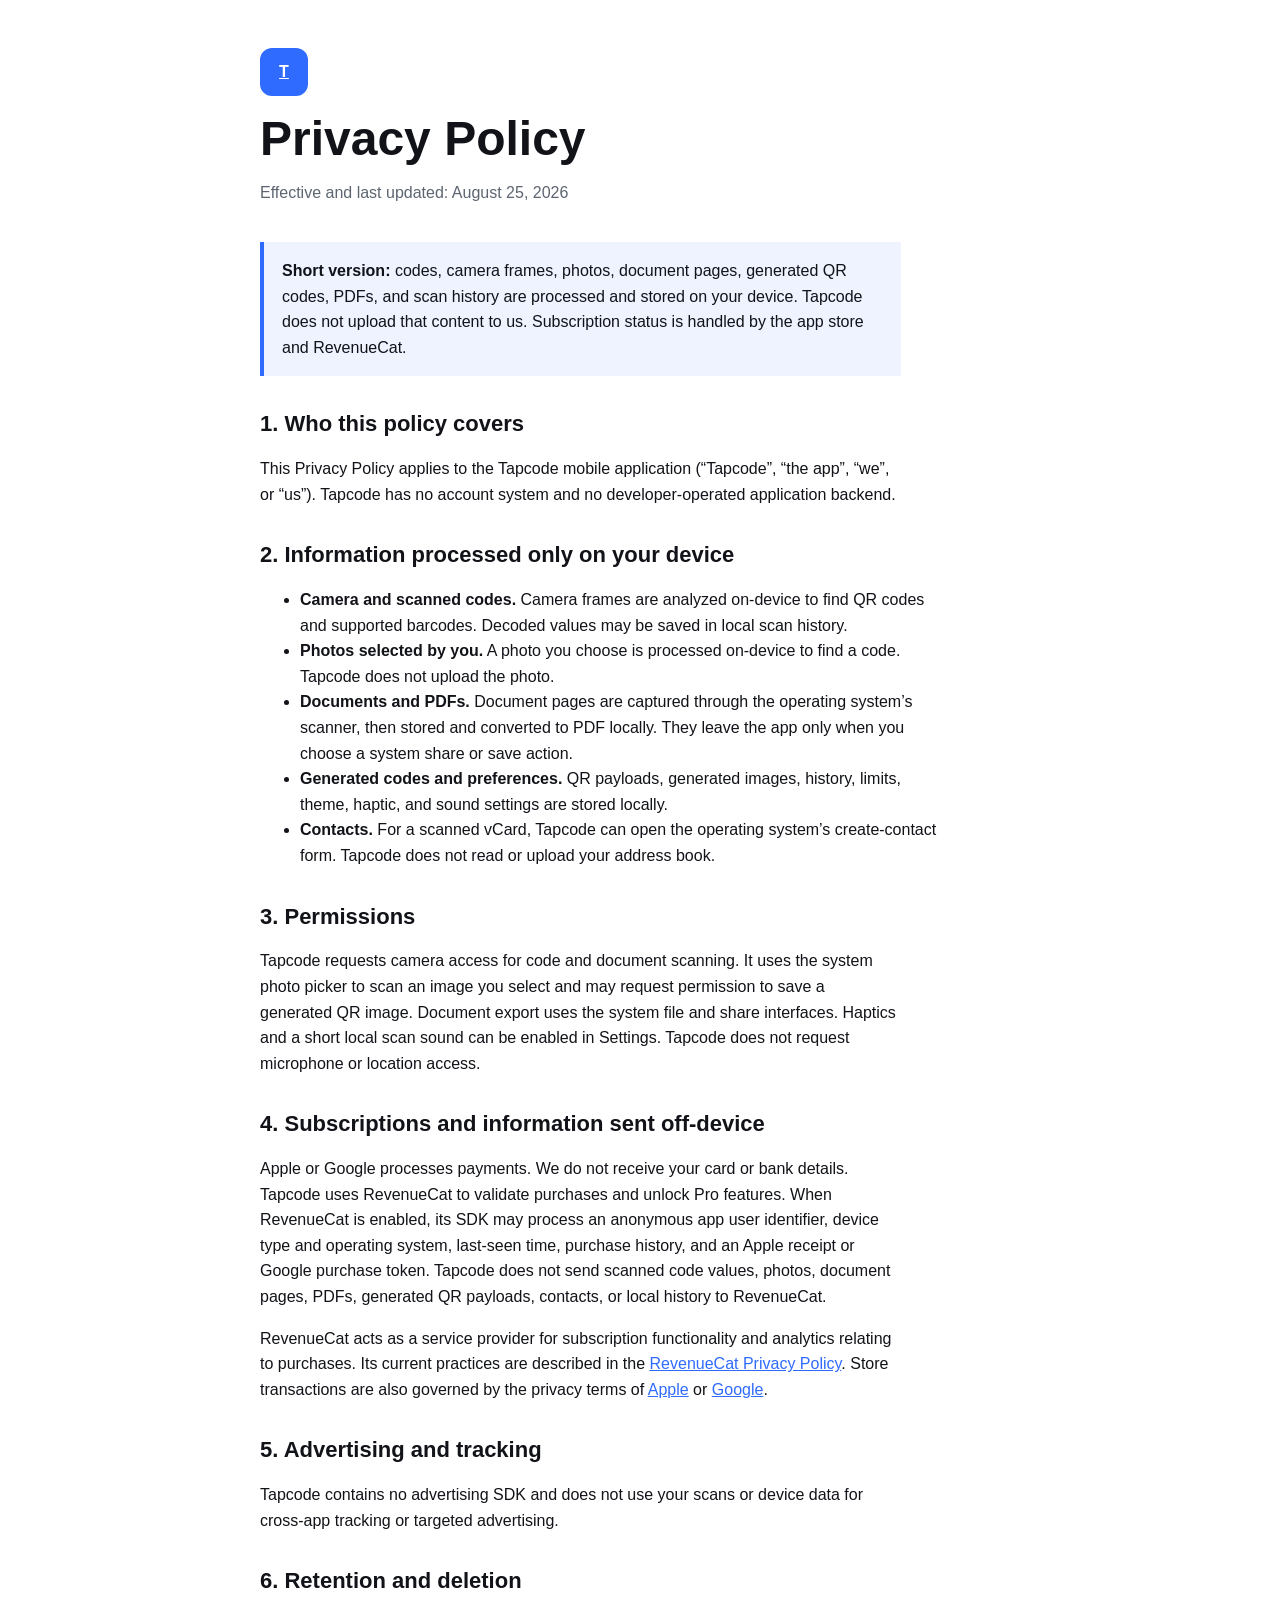
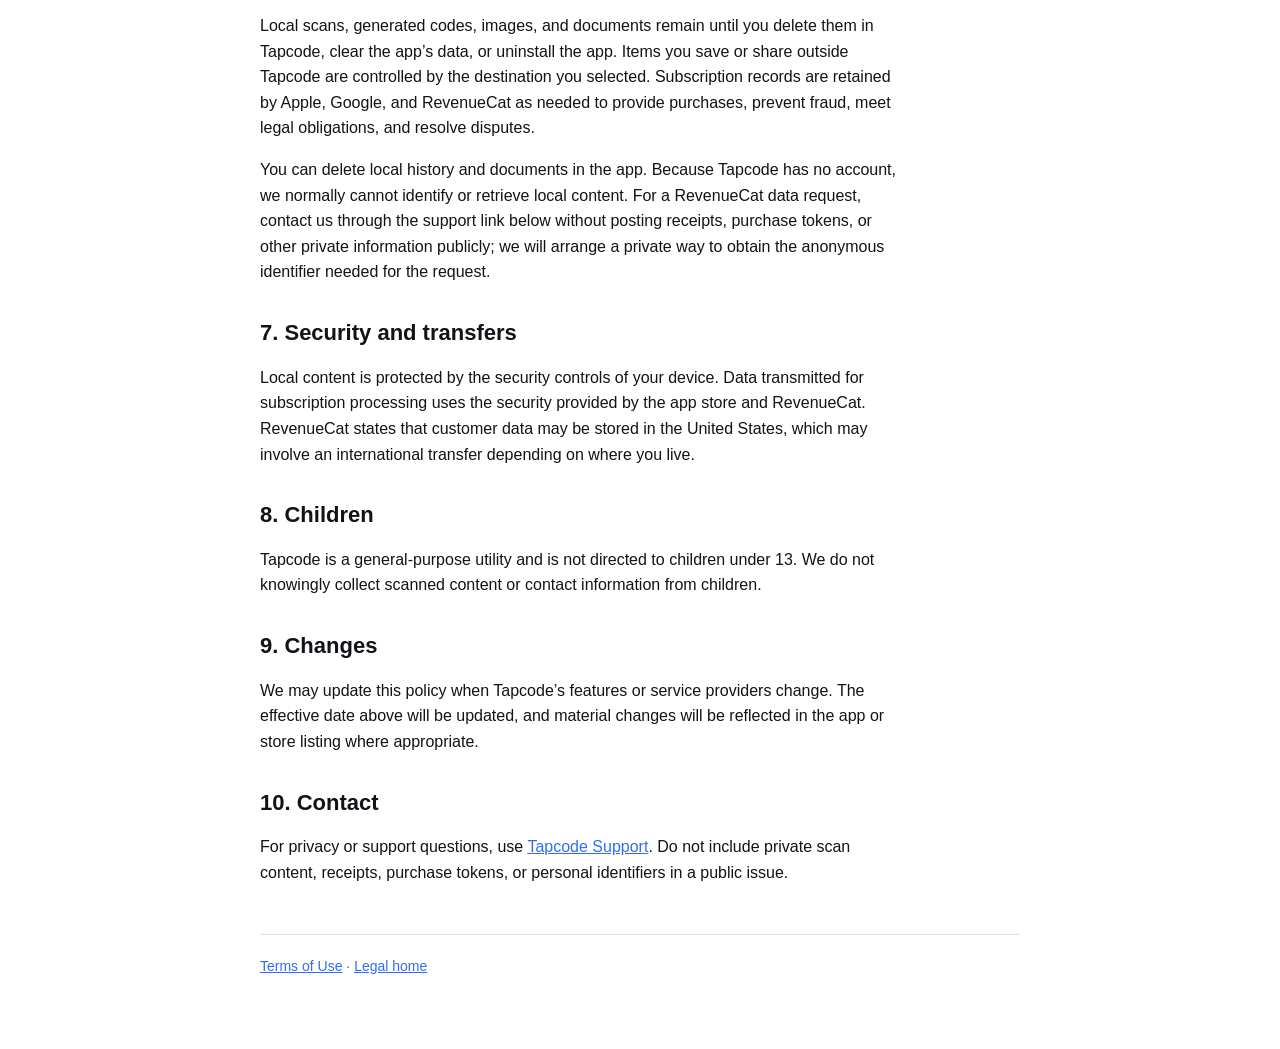
==== privacy/index.html @ fc9388de "feat: close review findings and add legal pages" ====
<!doctype html>
<html lang="en">
<head>
  <meta charset="utf-8">
  <meta name="viewport" content="width=device-width, initial-scale=1">
  <title>Tapcode Privacy Policy</title>
  <meta name="description" content="Privacy Policy for the Tapcode mobile app.">
  <link rel="stylesheet" href="../legal.css">
</head>
<body><main>
  <header><a href="../" class="mark" aria-label="Tapcode legal home">T</a><h1>Privacy Policy</h1><p class="meta">Effective and last updated: August 25, 2026</p></header>

  <p class="note"><strong>Short version:</strong> codes, camera frames, photos, document pages, generated QR codes, PDFs, and scan history are processed and stored on your device. Tapcode does not upload that content to us. Subscription status is handled by the app store and RevenueCat.</p>

  <h2>1. Who this policy covers</h2>
  <p>This Privacy Policy applies to the Tapcode mobile application (“Tapcode”, “the app”, “we”, or “us”). Tapcode has no account system and no developer-operated application backend.</p>

  <h2>2. Information processed only on your device</h2>
  <ul>
    <li><strong>Camera and scanned codes.</strong> Camera frames are analyzed on-device to find QR codes and supported barcodes. Decoded values may be saved in local scan history.</li>
    <li><strong>Photos selected by you.</strong> A photo you choose is processed on-device to find a code. Tapcode does not upload the photo.</li>
    <li><strong>Documents and PDFs.</strong> Document pages are captured through the operating system’s scanner, then stored and converted to PDF locally. They leave the app only when you choose a system share or save action.</li>
    <li><strong>Generated codes and preferences.</strong> QR payloads, generated images, history, limits, theme, haptic, and sound settings are stored locally.</li>
    <li><strong>Contacts.</strong> For a scanned vCard, Tapcode can open the operating system’s create-contact form. Tapcode does not read or upload your address book.</li>
  </ul>

  <h2>3. Permissions</h2>
  <p>Tapcode requests camera access for code and document scanning. It uses the system photo picker to scan an image you select and may request permission to save a generated QR image. Document export uses the system file and share interfaces. Haptics and a short local scan sound can be enabled in Settings. Tapcode does not request microphone or location access.</p>

  <h2>4. Subscriptions and information sent off-device</h2>
  <p>Apple or Google processes payments. We do not receive your card or bank details. Tapcode uses RevenueCat to validate purchases and unlock Pro features. When RevenueCat is enabled, its SDK may process an anonymous app user identifier, device type and operating system, last-seen time, purchase history, and an Apple receipt or Google purchase token. Tapcode does not send scanned code values, photos, document pages, PDFs, generated QR payloads, contacts, or local history to RevenueCat.</p>
  <p>RevenueCat acts as a service provider for subscription functionality and analytics relating to purchases. Its current practices are described in the <a href="https://www.revenuecat.com/privacy/">RevenueCat Privacy Policy</a>. Store transactions are also governed by the privacy terms of <a href="https://www.apple.com/legal/privacy/">Apple</a> or <a href="https://policies.google.com/privacy">Google</a>.</p>

  <h2>5. Advertising and tracking</h2>
  <p>Tapcode contains no advertising SDK and does not use your scans or device data for cross-app tracking or targeted advertising.</p>

  <h2>6. Retention and deletion</h2>
  <p>Local scans, generated codes, images, and documents remain until you delete them in Tapcode, clear the app’s data, or uninstall the app. Items you save or share outside Tapcode are controlled by the destination you selected. Subscription records are retained by Apple, Google, and RevenueCat as needed to provide purchases, prevent fraud, meet legal obligations, and resolve disputes.</p>
  <p>You can delete local history and documents in the app. Because Tapcode has no account, we normally cannot identify or retrieve local content. For a RevenueCat data request, contact us through the support link below without posting receipts, purchase tokens, or other private information publicly; we will arrange a private way to obtain the anonymous identifier needed for the request.</p>

  <h2>7. Security and transfers</h2>
  <p>Local content is protected by the security controls of your device. Data transmitted for subscription processing uses the security provided by the app store and RevenueCat. RevenueCat states that customer data may be stored in the United States, which may involve an international transfer depending on where you live.</p>

  <h2>8. Children</h2>
  <p>Tapcode is a general-purpose utility and is not directed to children under 13. We do not knowingly collect scanned content or contact information from children.</p>

  <h2>9. Changes</h2>
  <p>We may update this policy when Tapcode’s features or service providers change. The effective date above will be updated, and material changes will be reflected in the app or store listing where appropriate.</p>

  <h2>10. Contact</h2>
  <p>For privacy or support questions, use <a href="https://github.com/hhexio/tapcode-legal/issues">Tapcode Support</a>. Do not include private scan content, receipts, purchase tokens, or personal identifiers in a public issue.</p>

  <footer><a href="../terms/">Terms of Use</a> · <a href="../">Legal home</a></footer>
</main></body>
</html>
---- legal.css ----
:root {
  color-scheme: light dark;
  --blue: #2f6bff;
  --paper: #ffffff;
  --ink: #111318;
  --muted: #5c6570;
  --line: #dde1e7;
}

@media (prefers-color-scheme: dark) {
  :root { --paper: #0f1115; --ink: #f5f7fa; --muted: #aab2bd; --line: #2d333c; }
}

* { box-sizing: border-box; }
body { margin: 0; background: var(--paper); color: var(--ink); font: 16px/1.6 -apple-system, BlinkMacSystemFont, "Segoe UI", sans-serif; }
main { width: min(760px, calc(100% - 40px)); margin: 0 auto; padding: 48px 0 72px; }
header { margin-bottom: 36px; }
.mark { display: inline-grid; place-items: center; width: 48px; height: 48px; border-radius: 12px; background: var(--blue); color: white; font-weight: 900; }
h1 { margin: 18px 0 4px; font-size: clamp(32px, 7vw, 48px); line-height: 1.05; }
h2 { margin-top: 34px; font-size: 22px; line-height: 1.25; }
p, li { max-width: 72ch; }
.meta { color: var(--muted); }
a { color: var(--blue); }
nav { display: flex; flex-wrap: wrap; gap: 12px; margin-top: 24px; }
nav a { padding: 10px 14px; border: 1px solid var(--line); border-radius: 10px; text-decoration: none; font-weight: 700; }
.note { padding: 16px 18px; border-left: 4px solid var(--blue); background: color-mix(in srgb, var(--blue) 8%, transparent); }
footer { margin-top: 48px; padding-top: 20px; border-top: 1px solid var(--line); color: var(--muted); font-size: 14px; }
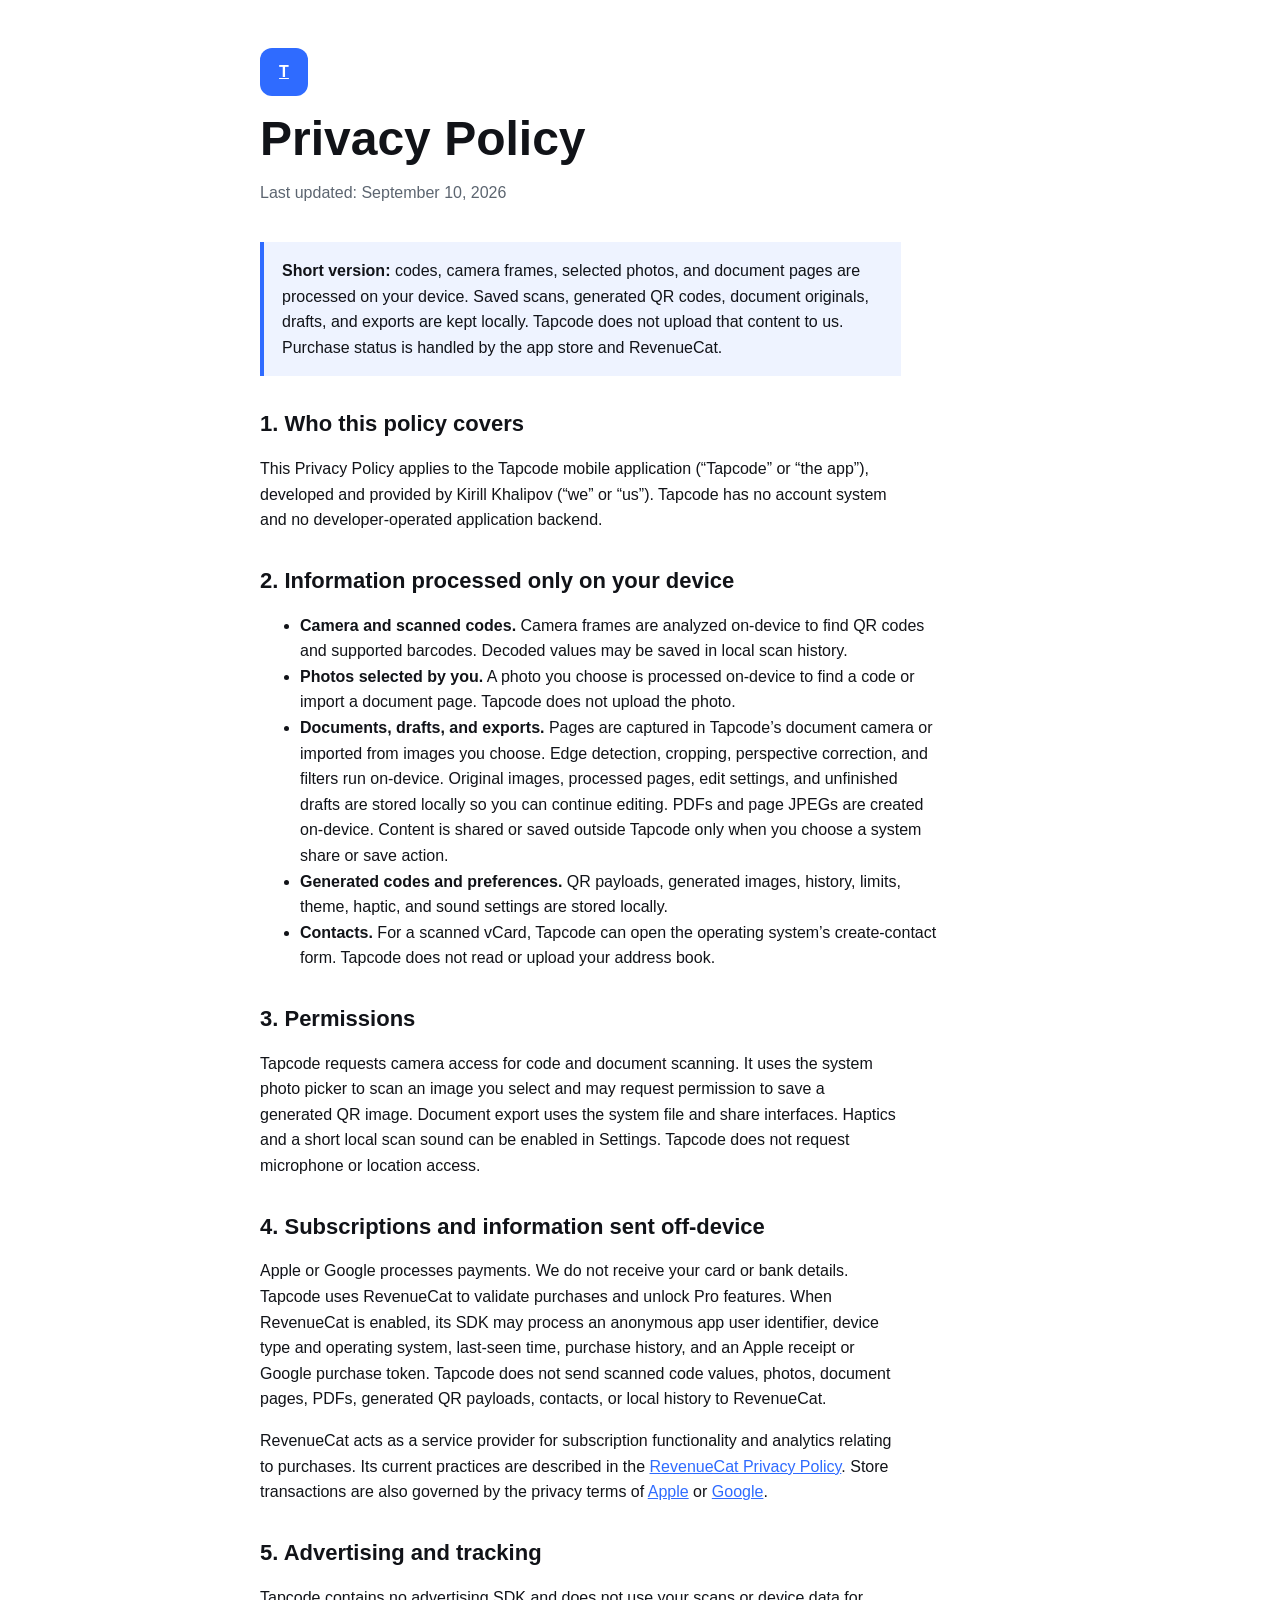
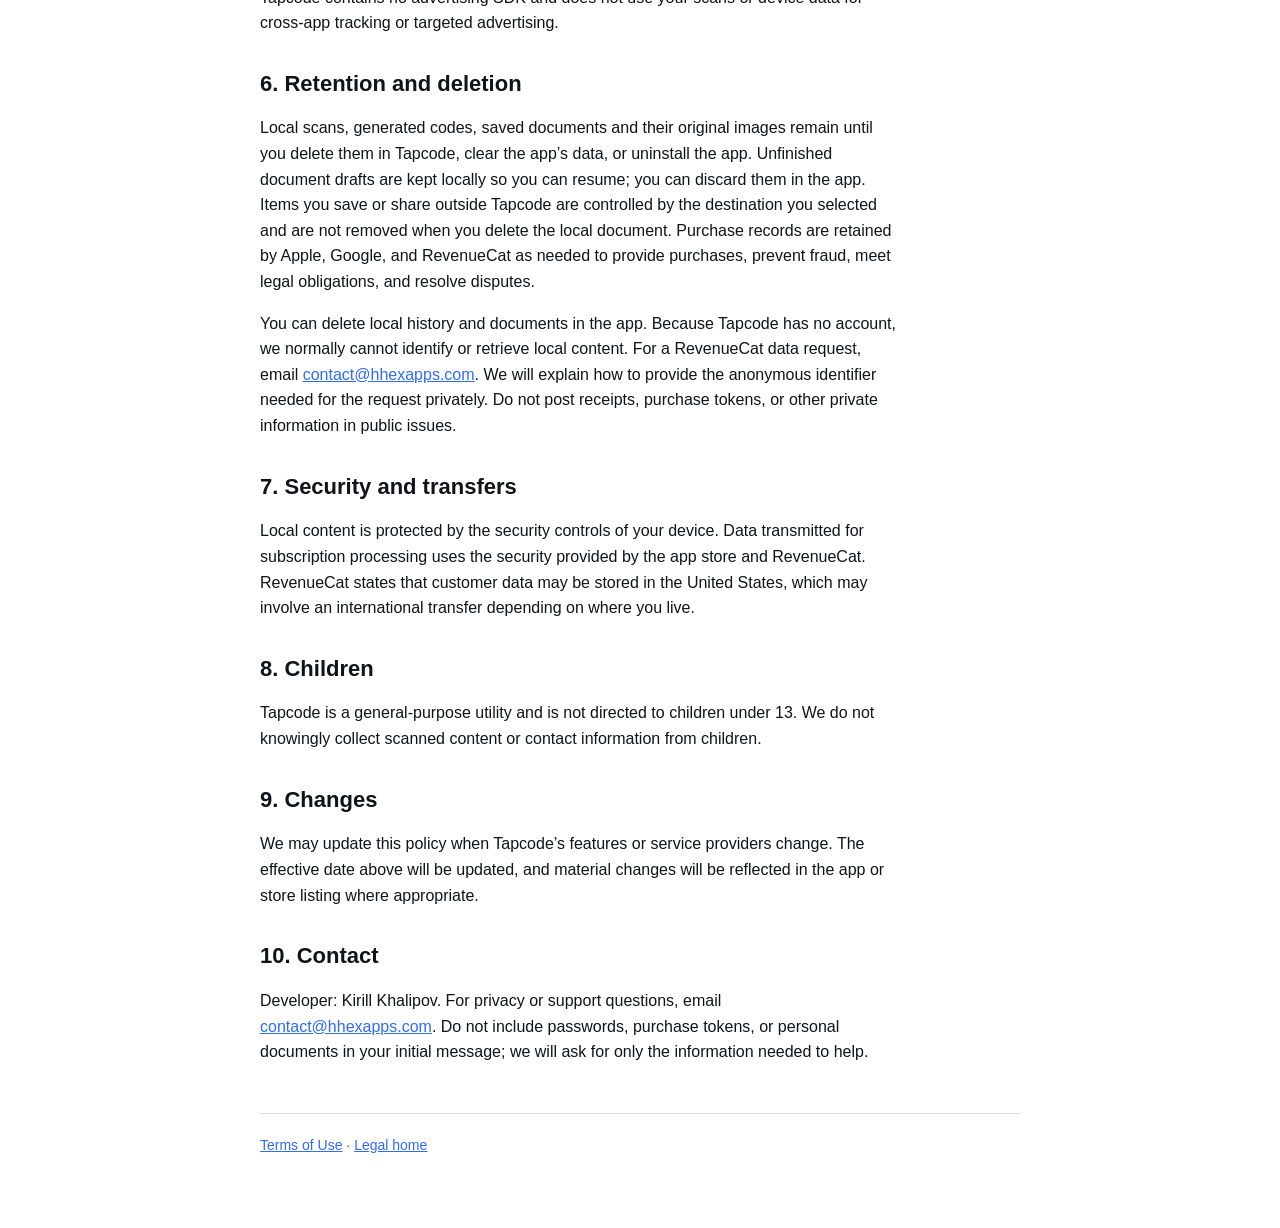
==== commit b5c3bd2b: "docs: update prerelease legal pages and support contact" ====
--- a/privacy/index.html
+++ b/privacy/index.html
@@ -8,18 +8,18 @@
   <link rel="stylesheet" href="../legal.css">
 </head>
 <body><main>
-  <header><a href="../" class="mark" aria-label="Tapcode legal home">T</a><h1>Privacy Policy</h1><p class="meta">Effective and last updated: August 25, 2026</p></header>
+  <header><a href="../" class="mark" aria-label="Tapcode legal home">T</a><h1>Privacy Policy</h1><p class="meta">Last updated: September 10, 2026</p></header>
 
-  <p class="note"><strong>Short version:</strong> codes, camera frames, photos, document pages, generated QR codes, PDFs, and scan history are processed and stored on your device. Tapcode does not upload that content to us. Subscription status is handled by the app store and RevenueCat.</p>
+  <p class="note"><strong>Short version:</strong> codes, camera frames, selected photos, and document pages are processed on your device. Saved scans, generated QR codes, document originals, drafts, and exports are kept locally. Tapcode does not upload that content to us. Purchase status is handled by the app store and RevenueCat.</p>
 
   <h2>1. Who this policy covers</h2>
-  <p>This Privacy Policy applies to the Tapcode mobile application (“Tapcode”, “the app”, “we”, or “us”). Tapcode has no account system and no developer-operated application backend.</p>
+  <p>This Privacy Policy applies to the Tapcode mobile application (“Tapcode” or “the app”), developed and provided by Kirill Khalipov (“we” or “us”). Tapcode has no account system and no developer-operated application backend.</p>
 
   <h2>2. Information processed only on your device</h2>
   <ul>
     <li><strong>Camera and scanned codes.</strong> Camera frames are analyzed on-device to find QR codes and supported barcodes. Decoded values may be saved in local scan history.</li>
-    <li><strong>Photos selected by you.</strong> A photo you choose is processed on-device to find a code. Tapcode does not upload the photo.</li>
-    <li><strong>Documents and PDFs.</strong> Document pages are captured through the operating system’s scanner, then stored and converted to PDF locally. They leave the app only when you choose a system share or save action.</li>
+    <li><strong>Photos selected by you.</strong> A photo you choose is processed on-device to find a code or import a document page. Tapcode does not upload the photo.</li>
+    <li><strong>Documents, drafts, and exports.</strong> Pages are captured in Tapcode’s document camera or imported from images you choose. Edge detection, cropping, perspective correction, and filters run on-device. Original images, processed pages, edit settings, and unfinished drafts are stored locally so you can continue editing. PDFs and page JPEGs are created on-device. Content is shared or saved outside Tapcode only when you choose a system share or save action.</li>
     <li><strong>Generated codes and preferences.</strong> QR payloads, generated images, history, limits, theme, haptic, and sound settings are stored locally.</li>
     <li><strong>Contacts.</strong> For a scanned vCard, Tapcode can open the operating system’s create-contact form. Tapcode does not read or upload your address book.</li>
   </ul>
@@ -35,8 +35,8 @@
   <p>Tapcode contains no advertising SDK and does not use your scans or device data for cross-app tracking or targeted advertising.</p>
 
   <h2>6. Retention and deletion</h2>
-  <p>Local scans, generated codes, images, and documents remain until you delete them in Tapcode, clear the app’s data, or uninstall the app. Items you save or share outside Tapcode are controlled by the destination you selected. Subscription records are retained by Apple, Google, and RevenueCat as needed to provide purchases, prevent fraud, meet legal obligations, and resolve disputes.</p>
-  <p>You can delete local history and documents in the app. Because Tapcode has no account, we normally cannot identify or retrieve local content. For a RevenueCat data request, contact us through the support link below without posting receipts, purchase tokens, or other private information publicly; we will arrange a private way to obtain the anonymous identifier needed for the request.</p>
+  <p>Local scans, generated codes, saved documents and their original images remain until you delete them in Tapcode, clear the app’s data, or uninstall the app. Unfinished document drafts are kept locally so you can resume; you can discard them in the app. Items you save or share outside Tapcode are controlled by the destination you selected and are not removed when you delete the local document. Purchase records are retained by Apple, Google, and RevenueCat as needed to provide purchases, prevent fraud, meet legal obligations, and resolve disputes.</p>
+  <p>You can delete local history and documents in the app. Because Tapcode has no account, we normally cannot identify or retrieve local content. For a RevenueCat data request, email <a href="mailto:contact@hhexapps.com">contact@hhexapps.com</a>. We will explain how to provide the anonymous identifier needed for the request privately. Do not post receipts, purchase tokens, or other private information in public issues.</p>
 
   <h2>7. Security and transfers</h2>
   <p>Local content is protected by the security controls of your device. Data transmitted for subscription processing uses the security provided by the app store and RevenueCat. RevenueCat states that customer data may be stored in the United States, which may involve an international transfer depending on where you live.</p>
@@ -48,7 +48,7 @@
   <p>We may update this policy when Tapcode’s features or service providers change. The effective date above will be updated, and material changes will be reflected in the app or store listing where appropriate.</p>
 
   <h2>10. Contact</h2>
-  <p>For privacy or support questions, use <a href="https://github.com/hhexio/tapcode-legal/issues">Tapcode Support</a>. Do not include private scan content, receipts, purchase tokens, or personal identifiers in a public issue.</p>
+  <p>Developer: Kirill Khalipov. For privacy or support questions, email <a href="mailto:contact@hhexapps.com">contact@hhexapps.com</a>. Do not include passwords, purchase tokens, or personal documents in your initial message; we will ask for only the information needed to help.</p>
 
   <footer><a href="../terms/">Terms of Use</a> · <a href="../">Legal home</a></footer>
 </main></body>
